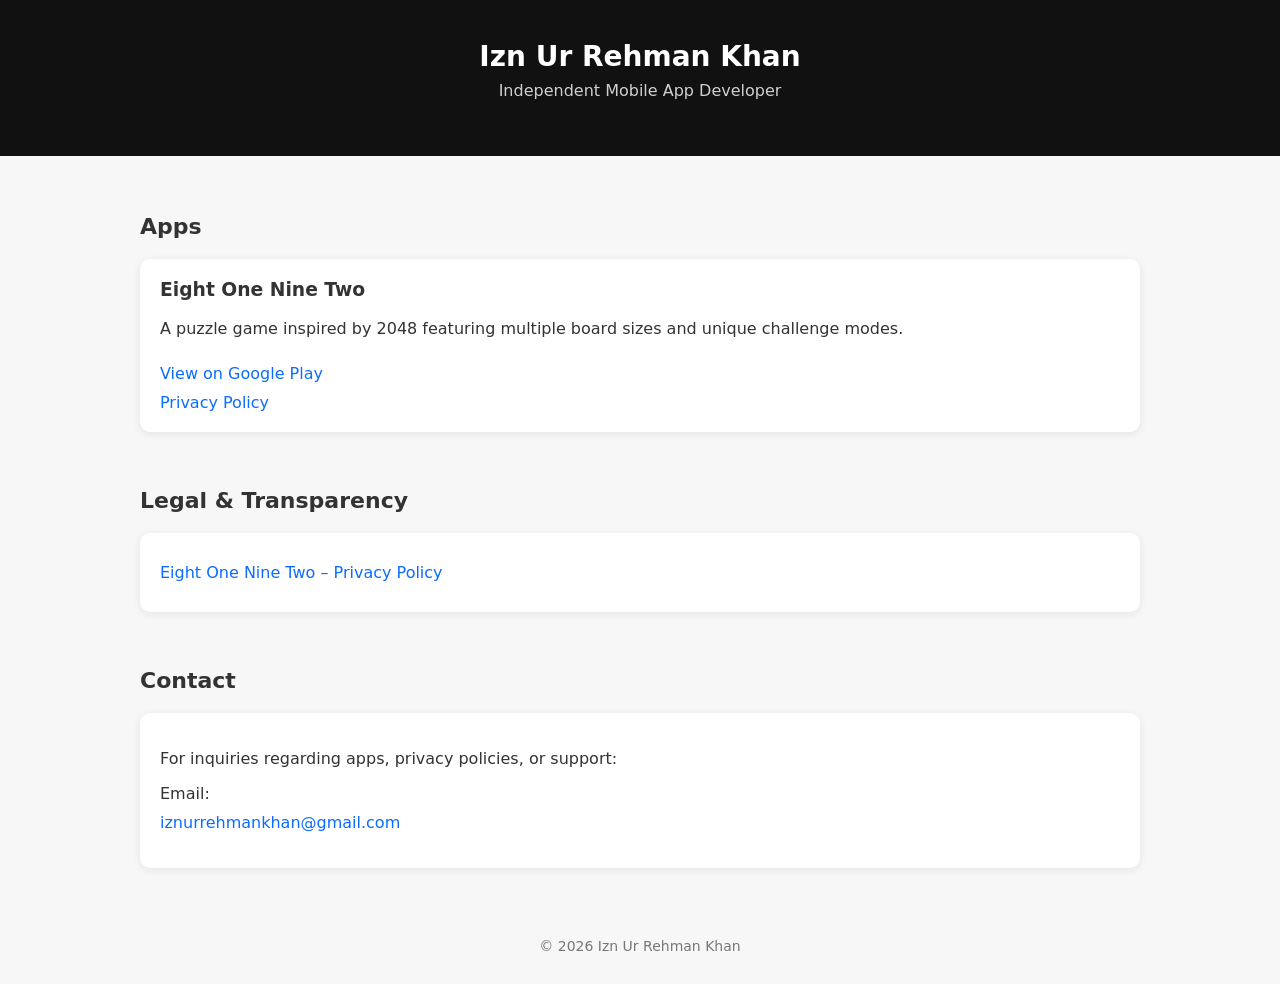
==== index.html @ d43f15db "Add initial HTML structure for the website" ====
<!DOCTYPE html>
<html lang="en">
<head>
<meta charset="UTF-8">
<meta name="viewport" content="width=device-width, initial-scale=1.0">

<title>Izn Ur Rehman Khan – Mobile Apps</title>

<style>

body{
font-family: system-ui, -apple-system, Arial;
margin:0;
background:#f7f7f7;
color:#333;
}

header{
background:#111;
color:white;
padding:40px 20px;
text-align:center;
}

header h1{
margin:0;
font-size:28px;
}

header p{
opacity:0.8;
margin-top:8px;
}

main{
max-width:1000px;
margin:auto;
padding:40px 20px;
}

.section-title{
font-size:22px;
margin-bottom:20px;
}

.apps{
display:grid;
grid-template-columns:repeat(auto-fit,minmax(260px,1fr));
gap:20px;
}

.card{
background:white;
padding:20px;
border-radius:10px;
box-shadow:0 2px 8px rgba(0,0,0,0.08);
}

.card h3{
margin-top:0;
}

.card a{
display:inline-block;
margin-top:10px;
color:#0b6cff;
text-decoration:none;
font-weight:500;
}

.card a:hover{
text-decoration:underline;
}

.list{
background:white;
padding:20px;
border-radius:10px;
box-shadow:0 2px 8px rgba(0,0,0,0.08);
}

.list a{
display:block;
margin:10px 0;
color:#0b6cff;
text-decoration:none;
}

footer{
text-align:center;
padding:30px;
font-size:14px;
color:#777;
}

</style>
</head>

<body>

<header>
<h1>Izn Ur Rehman Khan</h1>
<p>Independent Mobile App Developer</p>
</header>

<main>

<h2 class="section-title">Apps</h2>

<div class="apps">

<div class="card">
<h3>Eight One Nine Two</h3>

<p>
A puzzle game inspired by 2048 featuring multiple board sizes
and unique challenge modes.
</p>

<a href="https://play.google.com/store/apps/details?id=com.iznurrehmankhan.eightoneninetwo">View on Google Play</a><br>
<a href="privacy/eightoneninetwo-privacy-policy.html">Privacy Policy</a>

</div>

</div>

<br><br>

<h2 class="section-title">Legal & Transparency</h2>

<div class="list">

<a href="privacy/eightoneninetwo-privacy-policy.html">
Eight One Nine Two – Privacy Policy
</a>

</div>

<br><br>

<h2 class="section-title">Contact</h2>

<div class="list">

<p>
For inquiries regarding apps, privacy policies, or support:
</p>

<p>
Email: <a href="mailto:iznurrehmankhan@gmail.com">
iznurrehmankhan@gmail.com
</a>
</p>

</div>

</main>

<footer>

© 2026 Izn Ur Rehman Khan

</footer>

</body>
</html>
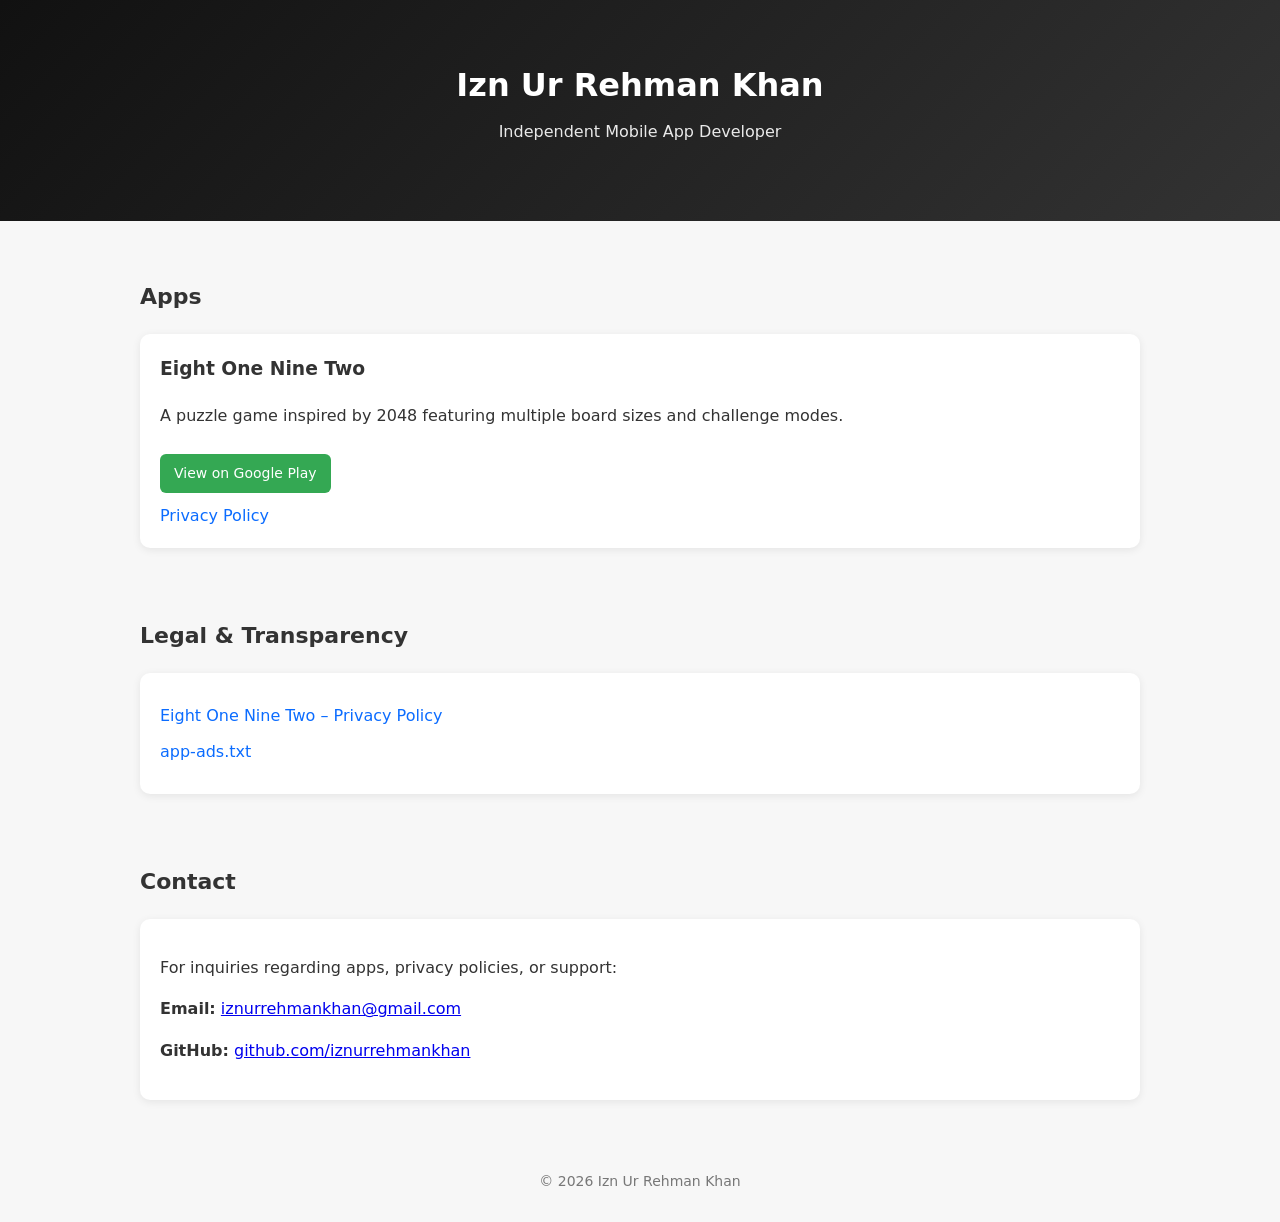
==== commit 21ede0e9: "Refactor website structure and update privacy policy" ====
--- a/index.html
+++ b/index.html
@@ -1,166 +1,112 @@
-<!DOCTYPE html>
+<!doctype html>
 <html lang="en">
+
 <head>
-<meta charset="UTF-8">
-<meta name="viewport" content="width=device-width, initial-scale=1.0">
 
-<title>Izn Ur Rehman Khan – Mobile Apps</title>
+    <meta charset="UTF-8">
+    <meta name="viewport" content="width=device-width,initial-scale=1">
 
-<style>
+    <title>Izn Ur Rehman Khan – Mobile Apps</title>
 
-body{
-font-family: system-ui, -apple-system, Arial;
-margin:0;
-background:#f7f7f7;
-color:#333;
-}
+    <meta name="description" content="Mobile apps developed by Izn Ur Rehman Khan">
 
-header{
-background:#111;
-color:white;
-padding:40px 20px;
-text-align:center;
-}
+    <link rel="stylesheet" href="css/styles.css">
 
-header h1{
-margin:0;
-font-size:28px;
-}
-
-header p{
-opacity:0.8;
-margin-top:8px;
-}
-
-main{
-max-width:1000px;
-margin:auto;
-padding:40px 20px;
-}
-
-.section-title{
-font-size:22px;
-margin-bottom:20px;
-}
-
-.apps{
-display:grid;
-grid-template-columns:repeat(auto-fit,minmax(260px,1fr));
-gap:20px;
-}
-
-.card{
-background:white;
-padding:20px;
-border-radius:10px;
-box-shadow:0 2px 8px rgba(0,0,0,0.08);
-}
-
-.card h3{
-margin-top:0;
-}
-
-.card a{
-display:inline-block;
-margin-top:10px;
-color:#0b6cff;
-text-decoration:none;
-font-weight:500;
-}
-
-.card a:hover{
-text-decoration:underline;
-}
-
-.list{
-background:white;
-padding:20px;
-border-radius:10px;
-box-shadow:0 2px 8px rgba(0,0,0,0.08);
-}
-
-.list a{
-display:block;
-margin:10px 0;
-color:#0b6cff;
-text-decoration:none;
-}
-
-footer{
-text-align:center;
-padding:30px;
-font-size:14px;
-color:#777;
-}
-
-</style>
 </head>
 
 <body>
 
 <header>
-<h1>Izn Ur Rehman Khan</h1>
-<p>Independent Mobile App Developer</p>
+
+    <h1>Izn Ur Rehman Khan</h1>
+    <p>Independent Mobile App Developer</p>
+
 </header>
 
 <main>
 
-<h2 class="section-title">Apps</h2>
+    <h2 class="section-title">Apps</h2>
 
-<div class="apps">
+    <div class="apps">
 
-<div class="card">
-<h3>Eight One Nine Two</h3>
+        <div class="card">
 
-<p>
-A puzzle game inspired by 2048 featuring multiple board sizes
-and unique challenge modes.
-</p>
+            <h3>Eight One Nine Two</h3>
 
-<a href="https://play.google.com/store/apps/details?id=com.iznurrehmankhan.eightoneninetwo">View on Google Play</a><br>
-<a href="privacy/eightoneninetwo-privacy-policy.html">Privacy Policy</a>
+            <p>
+                A puzzle game inspired by 2048 featuring multiple board sizes and challenge modes.
+            </p>
 
-</div>
+            <a class="button"
+               href="https://play.google.com/store/apps/details?id=com.iznurrehmankhan.eightoneninetwo"
+               target="_blank"
+               rel="noopener noreferrer">
 
-</div>
+                View on Google Play
 
-<br><br>
+            </a>
 
-<h2 class="section-title">Legal & Transparency</h2>
+            <a class="link"
+               href="privacy/eightoneninetwo.html">
 
-<div class="list">
+                Privacy Policy
 
-<a href="privacy/eightoneninetwo-privacy-policy.html">
-Eight One Nine Two – Privacy Policy
-</a>
+            </a>
 
-</div>
+        </div>
 
-<br><br>
+    </div>
 
-<h2 class="section-title">Contact</h2>
+    <br><br>
 
-<div class="list">
+    <h2 class="section-title">Legal & Transparency</h2>
 
-<p>
-For inquiries regarding apps, privacy policies, or support:
-</p>
+    <div class="list">
 
-<p>
-Email: <a href="mailto:iznurrehmankhan@gmail.com">
-iznurrehmankhan@gmail.com
-</a>
-</p>
+        <a href="privacy/eightoneninetwo.html">
+            Eight One Nine Two – Privacy Policy
+        </a>
 
-</div>
+        <a href="app-ads.txt">
+            app-ads.txt
+        </a>
+
+    </div>
+
+    <br><br>
+
+    <h2 id="contact" class="section-title">Contact</h2>
+
+    <div class="list">
+
+        <p>
+            For inquiries regarding apps, privacy policies, or support:
+        </p>
+
+        <p>
+            <strong>Email:</strong>
+            <a href="mailto:iznurrehmankhan@gmail.com">
+                iznurrehmankhan@gmail.com
+            </a>
+        </p>
+
+        <p>
+            <strong>GitHub:</strong>
+            <a href="https://github.com/iznurrehmankhan" target="_blank" rel="noopener noreferrer">
+                github.com/iznurrehmankhan
+            </a>
+        </p>
+
+    </div>
 
 </main>
 
 <footer>
 
-© 2026 Izn Ur Rehman Khan
+    © 2026 Izn Ur Rehman Khan
 
 </footer>
 
 </body>
-</html>
+
+</html>
--- a/css/styles.css
+++ b/css/styles.css
@@ -0,0 +1,121 @@
+
+body{
+  font-family: system-ui,-apple-system,Segoe UI,Roboto,Ubuntu,Cantarell,sans-serif;
+  margin:0;
+  background:#f7f7f7;
+  color:#333;
+  line-height:1.6;
+}
+
+header{
+  background:linear-gradient(135deg,#111,#333);
+  color:white;
+  padding:60px 20px;
+  text-align:center;
+}
+
+header h1{
+  margin:0;
+  font-size:32px;
+}
+
+header p{
+  margin-top:8px;
+  opacity:.9;
+}
+
+main{
+  max-width:1000px;
+  margin:auto;
+  padding:40px 20px;
+}
+
+.section-title{
+  font-size:22px;
+  margin-bottom:20px;
+}
+
+.apps{
+  display:grid;
+  grid-template-columns:repeat(auto-fit,minmax(260px,1fr));
+  gap:20px;
+}
+
+.card{
+  background:white;
+  padding:20px;
+  border-radius:10px;
+  box-shadow:0 2px 8px rgba(0,0,0,.08);
+  transition:transform .15s ease, box-shadow .15s ease;
+}
+
+.card:hover{
+  transform:translateY(-4px);
+  box-shadow:0 6px 16px rgba(0,0,0,.12);
+}
+
+.card h3{
+  margin-top:0;
+}
+
+.button{
+  display:inline-block;
+  background:#34a853;
+  color:white;
+  padding:8px 14px;
+  border-radius:6px;
+  font-size:14px;
+  text-decoration:none;
+  margin-top:10px;
+}
+
+.button:hover{
+  background:#2d9449;
+}
+
+.link{
+  display:block;
+  margin-top:10px;
+  color:#0b6cff;
+  text-decoration:none;
+}
+
+.link:hover{
+  text-decoration:underline;
+}
+
+.list{
+  background:white;
+  padding:20px;
+  border-radius:10px;
+  box-shadow:0 2px 8px rgba(0,0,0,.08);
+}
+
+.list>a{
+  display:block;
+  margin:10px 0;
+  color:#0b6cff;
+  text-decoration:none;
+}
+
+.container{
+  max-width:800px;
+  margin:auto;
+  background:white;
+  padding:40px;
+  border-radius:10px;
+  box-shadow:0 2px 8px rgba(0,0,0,.08);
+}
+
+.last-updated{
+  text-align:center;
+  font-size:14px;
+  color:#666;
+}
+
+footer{
+  text-align:center;
+  padding:30px;
+  font-size:14px;
+  color:#777;
+}
